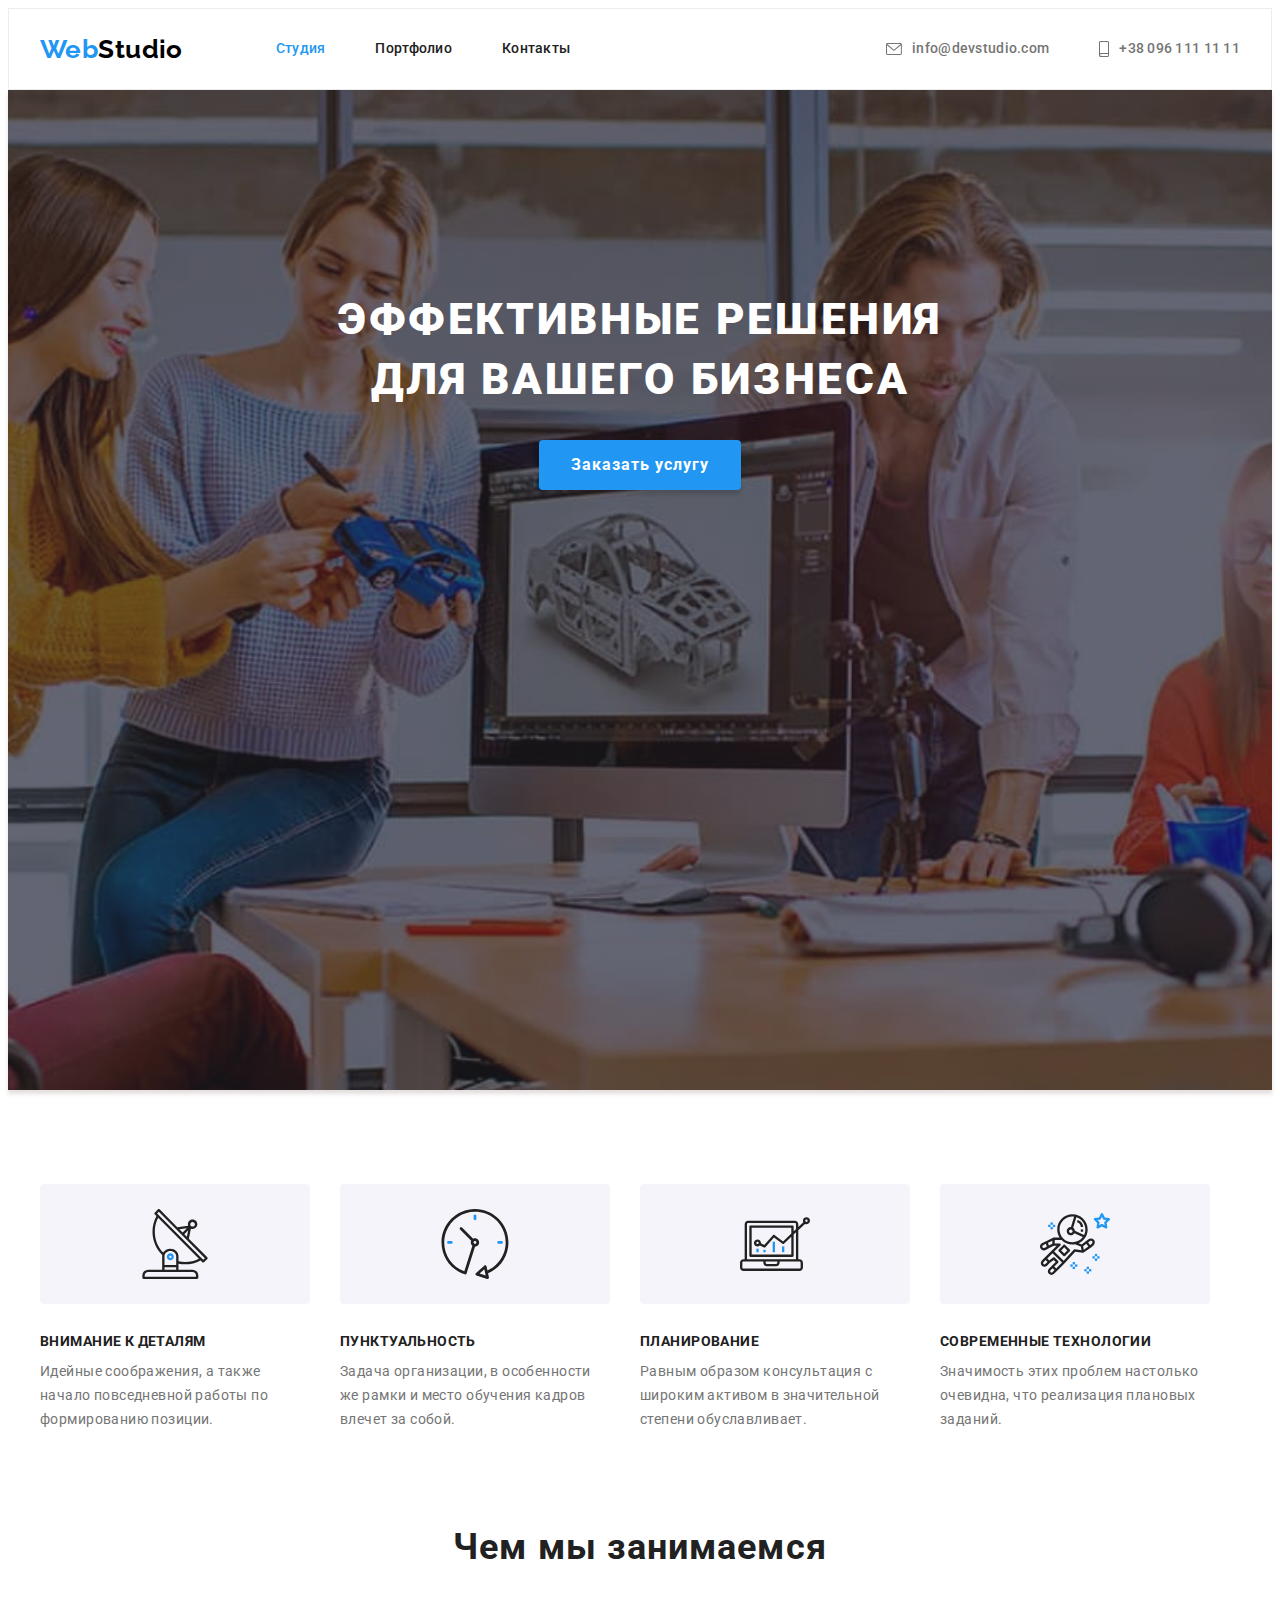
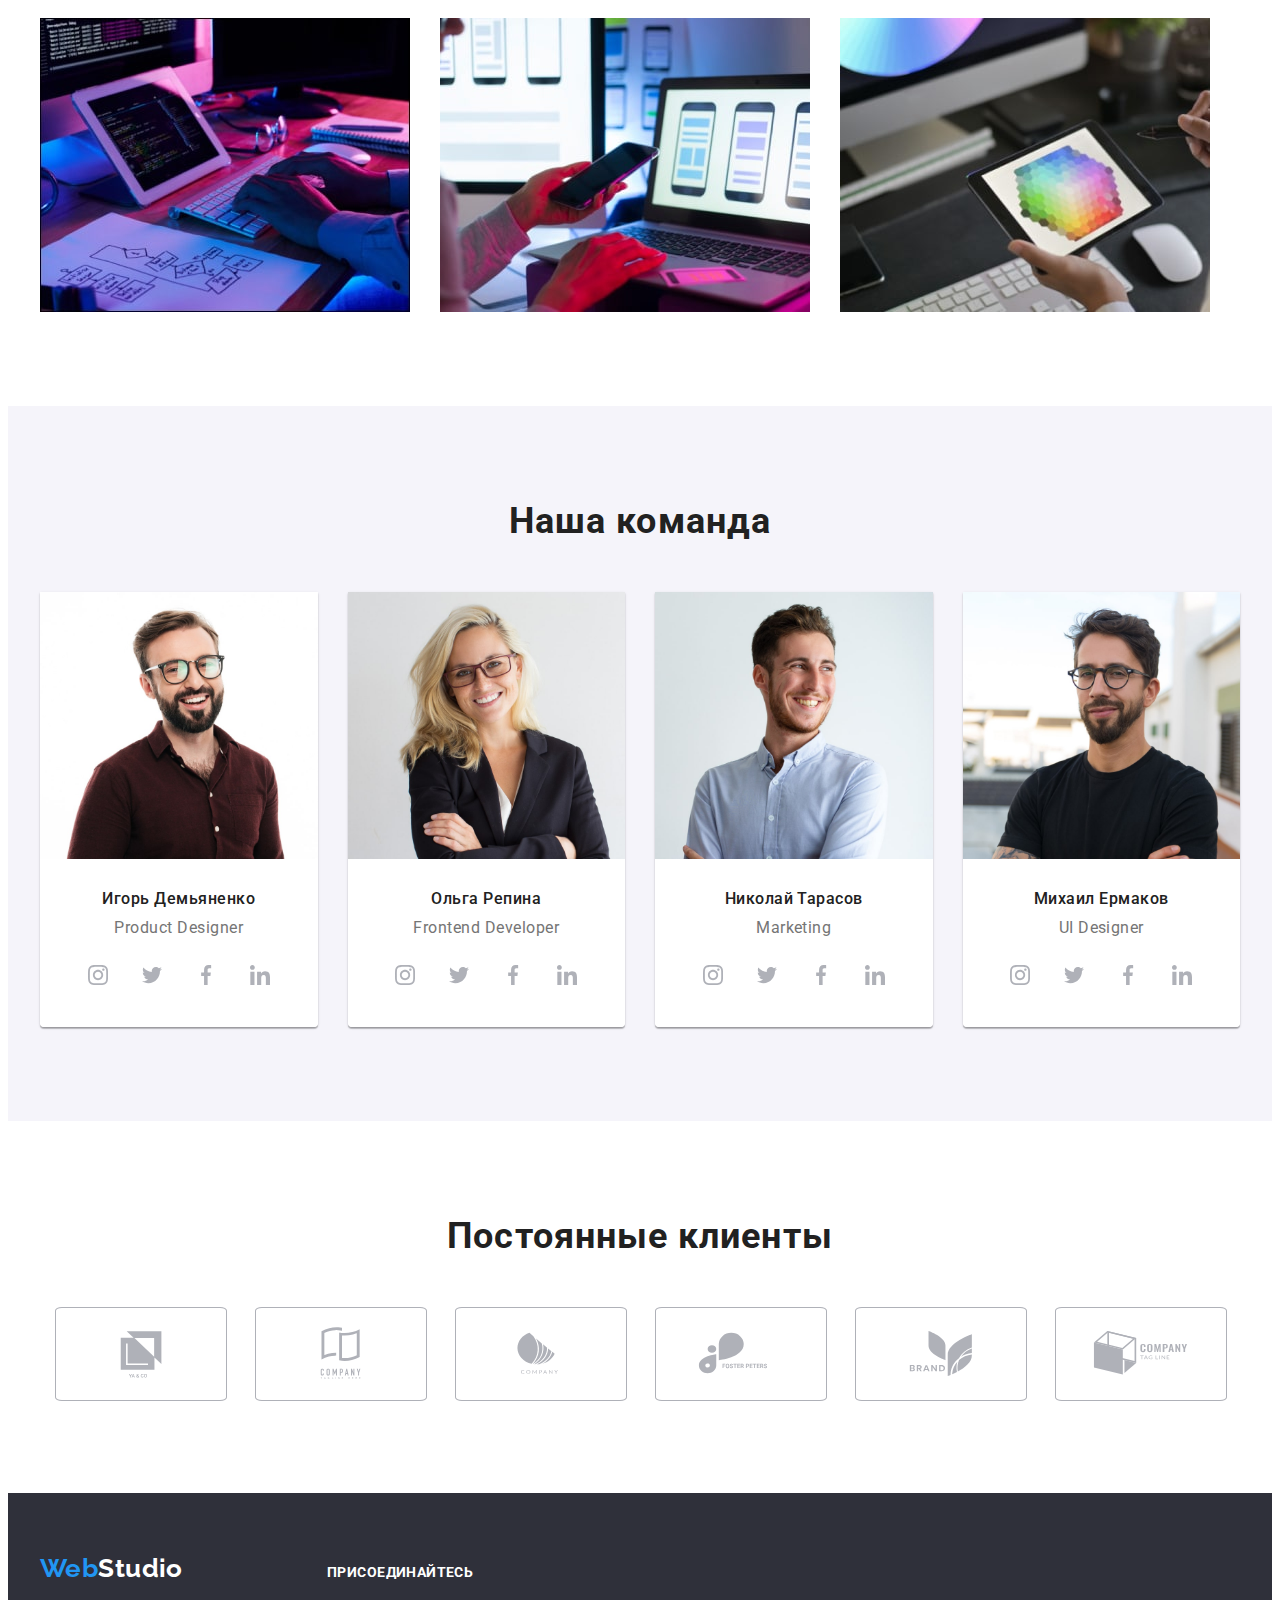
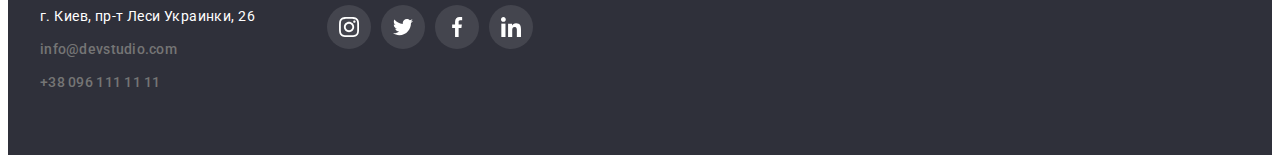
==== index.html @ 288e4939 "добавил скрипт" ====
<!DOCTYPE html>
<html lang="ru">
<head>  
<meta charset="UTF-8">
<meta name="viewport"  content="width=device-width,initial-scale=1.0">
<title>Студия</title>
<link rel="preconnect" href="https://fonts.googleapis.com">
<link rel="preconnect" href="https://fonts.gstatic.com" crossorigin>
<link href="https://fonts.googleapis.com/css2?family=Raleway:wght@700&family=Roboto:wght@400;500;700;900&display=swap"
  rel="stylesheet">
  <link rel="stylesheet" href="https://cdnjs.cloudflare.com/ajax/libs/modern-normalize/1.1.0/modern-normalize.min.css"
    integrity="sha512-wpPYUAdjBVSE4KJnH1VR1HeZfpl1ub8YT/NKx4PuQ5NmX2tKuGu6U/JRp5y+Y8XG2tV+wKQpNHVUX03MfMFn9Q=="
    crossorigin="anonymous" referrerpolicy="no-referrer" />
  <link rel="stylesheet" href="./css/styles.css">
</head>

<body>
  <!-- Верхняя линия -->
  <header class="header">
    <div class="container header-container">
      <nav class="header-nav">
        <a class="logo" href="index.html" lang="en"> <span class="webstudio"> Web</span>Studio </a>
        
        <ul class="header-list" >
          <li class="header-item">
            <a class="header-link current" href="index.html">Студия</a>
          </li>
          <li class="header-item">
            <a class="header-link" href="portfolio.html">Портфолио</a>
          </li>
          <li class="header-item">
            <a class="header-link" href="">Контакты</a>
          </li>
        </ul>
      </nav>

        
        <ul class="header-list-info">
          <li class="header-item">
            
              <a class="info-title" href="mailto:info@devstudio.com">
                <svg class="icon-info-title" width="16" height="12">
                  <use href="./images/icons.svg.svg#icon-envelope"></use>
                </svg>
                info@devstudio.com
              </a>
            
            </li>
          <li class="header-item">
              <a class="info-title" href="tel:+380961111111">
                <svg class="icon-info-title" width="10" height="16">
                  <use href="./images/icons.svg.svg#icon-smartphone"></use>
                </svg>
                +38 096 111 11 11
              </a>
          </li>
        </ul>
        
    </div>
  </header>
  <main class="main-studio">
    <!-- Герои -->
    <section class="hero">
      <div class="container hero-container">
        <h1 class="hero-title">
          Эффективные решения для вашего бизнеса
        </h1>
        <button class="button hero-button" type="button" data-modal-open>Заказать услугу</button>
        <div class="backdrop is-hidden" data-modal>
          <div class="modal">
            <p></p>
          </div>
        </div>
        <button class="visually-hidden" data-modal-close></button>
      </div>
    </section>
    <!-- Особенности -->
    <section class="section">
      <div class="container">

        <h2 class="visually-hidden">Особенности</h2>

        <ul class="feature-items">
            <li class="feature-item">
              <div class="icon-container-feature">
                <svg class="icon-feature">
                  <use href="./images/icons.svg.svg#icon-antenna"></use>
                </svg>
              </div>
              <h3 class="feature-title">Внимание к деталям</h3>
              <p class="feature-text">Идейные соображения, а также начало повседневной работы по формированию позиции.</p>
            </li>

            <li class="feature-item">
              <div class="icon-container-feature">
                <svg class="icon-feature">
                  <use href="./images/icons.svg.svg#icon-punctuality"></use>
                </svg>
              </div>
              <h3 class="feature-title">Пунктуальность</h3>
              <p class="feature-text">Задача организации, в особенности же рамки и место обучения кадров влечет за собой.</p>
            </li>

            <li class="feature-item">
              <div class="icon-container-feature">
                <svg class="icon-feature">
                  <use href="./images/icons.svg.svg#icon-planning"></use>
                </svg>
              </div>
              <h3 class="feature-title">Планирование</h3>
              <p class="feature-text">Равным образом консультация с широким активом в значительной степени обуславливает.</p>
            </li>

            <li class="feature-item">
              <div class="icon-container-feature">
                <svg class="icon-feature">
                  <use href="./images/icons.svg.svg#icon-technologies"></use>
                </svg>
              </div>
              <h3 class="feature-title">Современные технологии</h3>
              <p class="feature-text">Значимость этих проблем настолько очевидна, что реализация плановых заданий.</p>
            </li>
        </ul>
      </div>
    </section>
    <!-- Чем мы занимаемся -->
    <section class="section section-works">
      <div class="container">
        <h2 class="works">
          Чем мы занимаемся
        </h2>
        <ul class="works-items">
          <li class="works-item">
            <img src="./images/img1.jpg" alt="Схема" width="370" height="294">
          </li>
          <li class="works-item">
            <img src="./images/img2.jpg" alt="Список дизайна" width="370" height="294">
          </li>
          <li class="works-item">
            <img src="./images/img3.jpg" alt="Фигура">
          </li>
        </ul>
      </div>
    </section>
    <!-- Наша команда -->
    <section class="sectio-team section">
      <div class="container">

        <h2 class="team"> 
          Наша команда 
        </h2>

        <ul class="items-team">
          <li class="item-team">
            <img src="./images/igor.jpg" alt="член команды" width="270" height="260">
              
              <div class="container-team">
                <h3 class="team-title">
                  Игорь Демьяненко
                </h3>
                <p class="team-text" lang="en">
                  Product Designer
                </p>
                
                  <ul class="social-icon">
                    <li class="icon-item">
                      <a href="" class="icon-link">
                        <svg class="icon-team" width="20" heigth="20">
                          <use href="./images/icons.svg.svg#icon-instagram"></use>
                        </svg>
                      </a>
                    </li>

                    <li class="icon-item">
                      <a href="" class="icon-link">
                        <svg class="icon-team" width="20" heigth="20">
                          <use href="./images/icons.svg.svg#icon-twitter"></use>
                        </svg>
                      </a>
                    </li>

                    <li class="icon-item">
                      <a href="" class="icon-link">
                        <svg class="icon-team" width="20" heigth="20">
                          <use href="./images/icons.svg.svg#icon-facebook"></use>
                        </svg>
                      </a>
                    </li>

                    <li class="icon-item">
                      <a href="" class="icon-link">
                        <svg class="icon-team" width="20" heigth="20">
                          <use href="./images/icons.svg.svg#icon-linkedin"></use>
                        </svg>
                      </a>
                    </li>
                  </ul>
                
              </div>
          </li>
          <li class="item-team">
            <img src="./images/olga.jpg" alt="член команды" width="270" height="260">
              <div class="container-team">
                <h3 class="team-title">
                  Ольга Репина
                </h3>
                <p class="team-text" lang="en">
                  Frontend Developer
                </p>
                  <ul class="social-icon">
                    <li class="icon-item">
                      <a href="" class="icon-link">
                        <svg class="icon-team" width="20" heigth="20">
                          <use href="./images/icons.svg.svg#icon-instagram"></use>
                        </svg>
                      </a>
                    </li>
                  
                    <li class="icon-item">
                      <a href="" class="icon-link">
                        <svg class="icon-team" width="20" heigth="20">
                          <use href="./images/icons.svg.svg#icon-twitter"></use>
                        </svg>
                      </a>
                    </li>
                  
                    <li class="icon-item">
                      <a href="" class="icon-link">
                        <svg class="icon-team" width="20" heigth="20">
                          <use href="./images/icons.svg.svg#icon-facebook"></use>
                        </svg>
                      </a>
                    </li>
                  
                    <li class="icon-item">
                      <a href="" class="icon-link">
                        <svg class="icon-team" width="20" heigth="20">
                          <use href="./images/icons.svg.svg#icon-linkedin"></use>
                        </svg>
                      </a>
                    </li>
                  </ul>
              </div>
          </li>
          <li class="item-team">
            <img src="./images/kolya.jpg" alt="член команды" width="270" height="260">
              
              <div class="container-team">
                <h3 class="team-title">
                  Николай Тарасов
                </h3>
                <p class="team-text" lang="en">
                  Marketing
                </p>
                    <ul class="social-icon">
                      <li class="icon-item">
                        <a href="" class="icon-link">
                          <svg class="icon-team" width="20" heigth="20">
                            <use href="./images/icons.svg.svg#icon-instagram"></use>
                          </svg>
                        </a>
                      </li>
                    
                      <li class="icon-item">
                        <a href="" class="icon-link">
                          <svg class="icon-team" width="20" heigth="20">
                            <use href="./images/icons.svg.svg#icon-twitter"></use>
                          </svg>
                        </a>
                      </li>
                    
                      <li class="icon-item">
                        <a href="" class="icon-link">
                          <svg class="icon-team" width="20" heigth="20">
                            <use href="./images/icons.svg.svg#icon-facebook"></use>
                          </svg>
                        </a>
                      </li>
                    
                      <li class="icon-item">
                        <a href="" class="icon-link">
                          <svg class="icon-team" width="20" heigth="20">
                            <use href="./images/icons.svg.svg#icon-linkedin"></use>
                          </svg>
                        </a>
                      </li>
                    </ul>
              </div>
          </li>
          <li class="item-team">
            <img src="./images/misha.jpg" alt="член команды" width="270" height="260">
              <div class="container-team">
                <h3 class="team-title">
                  Михаил Ермаков
                </h3>
                <p class="team-text" lang="en">
                  UI Designer
                </p>
                  <ul class="social-icon">
                    <li class="icon-item">
                      <a href="" class="icon-link">
                        <svg class="icon-team" width="20" heigth="20">
                          <use href="./images/icons.svg.svg#icon-instagram"></use>
                        </svg>
                      </a>
                    </li>
                  
                    <li class="icon-item">
                      <a href="" class="icon-link">
                        <svg class="icon-team" width="20" heigth="20">
                          <use href="./images/icons.svg.svg#icon-twitter"></use>
                        </svg>
                      </a>
                    </li>
                  
                    <li class="icon-item">
                      <a href="" class="icon-link">
                        <svg class="icon-team" width="20" heigth="20">
                          <use href="./images/icons.svg.svg#icon-facebook"></use>
                        </svg>
                      </a>
                    </li>
                  
                    <li class="icon-item">
                      <a href="" class="icon-link">
                        <svg class="icon-team" width="20" heigth="20">
                          <use href="./images/icons.svg.svg#icon-linkedin"></use>
                        </svg>
                      </a>
                    </li>
                  </ul>
              </div>
          </li>
        </ul>
      </div>
    </section>
    <!-- ------Постоянные клиенты------ -->
    <section class="customers section">
      <div class="container">
        <h2 class="customers-title">
          Постоянные клиенты
        </h2>

        <ul class="customers-items">
          <li class="customers-item">
            <a href="" class="customers-link">
              <svg class="icon-customers">
                <use href="./images/icons.svg.svg#icon-logoclients1"></use>
              </svg>
            </a>
          </li>

          <li class="customers-item">
            <a href="" class="customers-link">
              <svg class="icon-customers">
                <use href="./images/icons.svg.svg#icon-logoclients2"></use>
              </svg>
            </a>
          </li>

          <li class="customers-item">
            <a href="" class="customers-link">
              <svg class="icon-customers">
                <use href="./images/icons.svg.svg#icon-logoclients3"></use>
              </svg>
            </a>
          </li>

          <li class="customers-item">
            <a href="" class="customers-link">
              <svg class="icon-customers">
                <use href="./images/icons.svg.svg#icon-logoclients4"></use>
              </svg>
            </a>
          </li>

          <li class="customers-item">
            <a href="" class="customers-link">
              <svg class="icon-customers">
                <use href="./images/icons.svg.svg#icon-logoclients5"></use>
              </svg>
            </a>
          </li>

          <li class="customers-item">
            <a href="" class="customers-link">
              <svg class="icon-customers">
                <use href="./images/icons.svg.svg#icon-logoclients6"></use>
              </svg>
            </a>
          </li>
        </ul>



      </div>
    </section>
  </main>
  <!-- Футер -->
  <footer class="footer">
    <div class="container footer-container">
      <div>
        <a class="logo" href="index.html" lang="en"><span class="webstudio">Web</span><span class="web">Studio</span> </a>
        
          <address class="address-container">
            <ul class="">  
              <li class="address-item">
                <a class="map" href="https://goo.gl/maps/CdvJLRiEL6Q8Smko8" target="_blank" rel="noreferrer noopener">г. Киев, пр-т Леси Украинки, 26</a> 
              </li>
              <li class="address-item">
                <a class="footer-info-title" href="mailto:info@devstudio.com">info@devstudio.com</a>
              </li>
              <li class="address-item">
                <a class="footer-info-title" href="tel:+380961111111">+38 096 111 11 11</a>
              </li>
            </ul>
       </div>
          
        </address>

        <div class="footer-social">
          <em class="footer-social-join">
            Присоединайтесь
          </em>

          <ul class="footer-social-icon">
            <li class="footer-icon-item">
              <a href="" class="footer-icon-link">
                <svg class="footer-icon-team" width="20" heigth="20">
                  <use href="./images/icons.svg.svg#icon-instagram"></use>
                </svg>
              </a>
            </li>
          
            <li class="footer-icon-item">
              <a href="" class="footer-icon-link">
                <svg class="footer-icon-team" width="20" heigth="20">
                  <use href="./images/icons.svg.svg#icon-twitter"></use>
                </svg>
              </a>
            </li>
          
            <li class="footer-icon-item">
              <a href="" class="footer-icon-link">
                <svg class="footer-icon-team" width="20" heigth="20">
                  <use href="./images/icons.svg.svg#icon-facebook"></use>
                </svg>
              </a>
            </li>
          
            <li class="footer-icon-item">
              <a href="" class="footer-icon-link">
                <svg class="footer-icon-team" width="20" heigth="20">
                  <use href="./images/icons.svg.svg#icon-linkedin"></use>
                </svg>
              </a>
            </li>
          </ul>

        </div>
    </div>
  </footer>
  <script src="./js/modal.js"></script>
</body>


</html>
---- css/styles.css ----
:root {
  --primary-white-color: #ffffff;
  --hero-background: #2f303a;
  --title-text-color: #000000;
  --primary-text-color: #757575;
  --accent-color: #2196f3;
  --link-text-color: #212121;
  --hover-text-color: #188ce8;
  --filters-background: #f5f4fa;
}

p,
h1,
h2,
h3,
h4,
h5,
h6 {
  margin: 0;
}
ul {
  list-style: none;
  margin: 0;
  padding: 0;
}
img {
  display: block;
  width: 100%;
  height: auto;
}

body {
  font-family: Roboto, sans-serif;
  letter-spacing: 0.03em;
  font-size: 14px;
  line-height: 1.71;

  background: var(--primary-white-color);
}
a {
  text-decoration: none;
}
.visually-hidden {
  position: absolute;
  width: 1px;
  height: 1px;
  margin: -1px;
  padding: 0;
  overflow: hidden;
  border: 0;
  clip: rect(0 0 0 0);
}
.container {
  width: 1200px;
  margin: 0 auto;
  padding-left: 15px;
  padding-right: 15px;
}
.section {
  padding-top: 94px;
  padding-bottom: 94px;
}
.main-studio {
  max-width: 1600px;
  margin: auto;
}

/* Верхняя линия */

.logo {
  font-family: Raleway, sans-serif;
  font-weight: 700;
  font-size: 26px;
  line-height: 1.19;
  color: #000000;
}

.header-link {
  display: block;
  font-weight: 500;
  font-size: 14px;
  line-height: 1.14;
  letter-spacing: 0.02em;

  color: var(--link-text-color);
  padding-top: 32px;
  padding-bottom: 32px;
}
.header {
  max-width: 1600px;
  margin: auto;
  border: 1px solid #ececec;
}
.header-container {
  display: flex;
  align-items: center;
}
.header-nav {
  display: flex;
  align-items: center;
}
.logo {
}
.header-list {
  margin-left: 93px;

  display: flex;
}
.header-list-info {
  display: flex;
  margin-left: auto;
  justify-content: center;
  align-items: center;
}
.header-item:not(:last-child) {
  margin-right: 50px;
}
.header-link:hover,
.header-link:focus {
  color: var(--accent-color);
}
.header-contact {
  display: flex;
  align-items: center;
  margin-left: auto;
}
.current {
  color: var(--accent-color);
}
.webstudio {
  color: var(--accent-color);
}
.nav:hover,
.nav:focus {
  color: var(--accent-color);
}
.info-title {
  font-style: normal;
  font-weight: 500;
  font-size: 14px;
  line-height: 1.14;
  letter-spacing: 0.02em;

  color: var(--primary-text-color);
  display: flex;
  justify-content: center;
  align-items: center;
}
.info-title:hover,
.info-title:focus {
  color: var(--accent-color);
}
.info-title:hover .icon-info-title,
.info-title:focus .icon-info-title {
  fill: var(--accent-color);
}
.icon-info-title {
  display: flex;
  justify-content: center;
  align-items: center;
  margin-right: 10px;

  fill: var(--primary-text-color);
}
/* Герои */
.hero {
  background-color: var(--hero-background);
  background-image: linear-gradient(
      to right,
      rgba(47, 48, 58, 0.4),
      rgba(47, 48, 58, 0.4)
    ),
    url("../images/bghero.jpg");

  box-shadow: 0px 4px 4px rgba(151, 127, 127, 0.25);

  background-repeat: no-repeat;
  background-position: center;
  background-size: cover;
  height: 600px;
}
.hero-title {
  font-weight: 900;
  font-size: 44px;
  line-height: 1.36;
  text-align: center;
  letter-spacing: 0.06em;
  text-transform: uppercase;
  color: var(--primary-white-color);
  outline: 1;
}
.button:hover {
  background: var(--hover-text-color);
  box-shadow: 0px 4px 4px rgba(0, 0, 0, 0.15);
  border-radius: 4px;
}
.button {
  font-family: inherit;
  font-weight: 700;
  font-size: 16px;
  line-height: 1.87;
  letter-spacing: 0.06em;

  color: #ffffff;
  background: var(--accent-color);
  box-shadow: 0px 4px 4px rgba(0, 0, 0, 0.15);
  border-radius: 4px;
  border: none;
  cursor: pointer;
}
.hero {
  align-items: center;
  padding-top: 200px;
  padding-bottom: 200px;
}

.hero-title {
  margin: auto;
  width: 696px;
  margin-bottom: 30px;
}

.hero-button {
  display: block;
  margin: auto;
  padding-top: 10px;
  padding-bottom: 10px;
  padding-right: 32px;
  padding-left: 32px;
}

/* Особенности */
.feature-title {
  font-weight: 700;
  font-size: 14px;
  line-height: 1.14;
  letter-spacing: 0.03em;
  text-transform: uppercase;

  color: var(--link-text-color);
}
.feature-text {
  font-size: 14px;
  line-height: 1.71;
  letter-spacing: 0.03em;
  color: var(--primary-text-color);
}
.feature-items {
  display: flex;
}
.feature-item:not(:last-child) {
  margin-right: 30px;
}

.feature-items .feature-item {
  max-width: 270px;
}
.feature-title {
  margin-bottom: 10px;
}
.icon-container-feature {
  display: flex;
  justify-content: center;
  align-items: center;
  height: 120px;

  background-color: var(--filters-background);
  border-radius: 4px;
  margin-bottom: 30px;
}
.icon-feature {
  width: 70px;
  height: 70%;
}

/*  Чем мы занимаемся  */
.section-works {
  padding-top: 0;
}
.works {
  font-weight: 700;
  font-size: 36px;
  line-height: 1.17;
  text-align: center;
  letter-spacing: 0.03em;

  color: var(--link-text-color);
  margin-bottom: 50px;
}
.works-items {
  display: flex;
}
.works-item:not(:last-child) {
  margin-right: 30px;
}
/* Наша команда */
.sectio-team {
  background-color: var(--filters-background);
}
.team {
  font-weight: 700;
  font-size: 36px;
  line-height: 1.17;
  text-align: center;
  letter-spacing: 0.03em;

  color: var(--link-text-color);
}
.team-title {
  font-weight: 500;
  font-size: 16px;
  line-height: 1.19;
  text-align: center;
  letter-spacing: 0.03em;

  color: var(--link-text-color);
  margin-bottom: 10px;
}
.team-text {
  font-size: 16px;
  line-height: 1.19;
  text-align: center;
  letter-spacing: 0.03em;

  color: var(--primary-text-color);
  margin-bottom: 16px;
}
.team {
  margin-bottom: 50px;
}
.items-team {
  display: flex;
}
.item-team {
  overflow: hidden;
  border-radius: 0px 0px 4px 4px;
  box-shadow: 0px 1px 3px rgba(0, 0, 0, 0.12), 0px 1px 1px rgba(0, 0, 0, 0.14),
    0px 2px 1px rgba(0, 0, 0, 0.2);
}
.item-team:not(:last-child) {
  margin-right: 30px;
}
.container-team {
  padding-top: 30px;
  padding-bottom: 30px;

  background-color: var(--primary-white-color);
}

.social-icon {
  display: flex;
  justify-content: center;
}
.icon-item {
  width: 44px;
  height: 44px;
}
.icon-item + .icon-item {
  margin-left: 10px;
}
.icon-link {
  width: 100%;
  height: 100%;
  border-radius: 50%;
  background-color: #ffffff;
  display: flex;
  align-items: center;
  justify-content: center;
}
.icon-link:hover,
.icon-link:focus {
  background-color: var(--accent-color);
}
.icon-link:hover .icon-team,
.icon-link:focus .icon-team {
  fill: var(--primary-white-color);
}
.icon-team {
  width: 20px;
  height: 20px;
  fill: #afb1b8;
}
/* --------------Постоянные клиенты------------ */
.customers-title {
  font-family: inherit;
  font-weight: 700;
  font-size: 36px;
  line-height: 1.17;
  text-align: center;
  letter-spacing: 0.03em;

  color: var(--link-text-color);
}
.customers-items {
  display: flex;
  justify-content: center;
  margin-top: 50px;
}

.customers-link:hover {
  border: 1px solid var(--accent-color);
  border-radius: 4%;
}
.customers-item + .customers-item {
  margin-left: 30px;
}
.customers-item {
  height: 92px;
  width: 170px;
}
.customers-link {
  width: 100%;
  height: 100%;
  display: flex;
  align-items: center;
  justify-content: center;

  fill: #afb1b8;
  border: 1px solid #afb1b8;
  border-radius: 4%;
}

.icon-customers {
  width: 106px;
  height: 60px;
}
.customers-link:hover,
.customers-link:focus {
  fill: var(--accent-color);
}
/* ---------------Футер ------------- */
.footer {
  padding-top: 60px;
  padding-bottom: 60px;

  background-color: var(--hero-background);
}
.web {
  color: var(--primary-white-color);
}
.map {
  font-style: normal;
  font-size: 14px;
  line-height: 1.71;
  letter-spacing: 0.03em;

  color: var(--primary-white-color);
}
.map:hover,
.map:focus {
  color: var(--accent-color);
}

.address-item {
  margin-bottom: 9px;
}
.address-item:last-child {
  margin-bottom: 0px;
}
.address-container {
  margin-top: 20px;
}
.footer-info-title {
  font-style: normal;
  font-weight: 500;
  font-size: 14px;
  line-height: 1.14;
  letter-spacing: 0.02em;

  color: var(--primary-text-color);
}
.footer-info-title:hover,
.footer-info-title:focus {
  color: var(--accent-color);
}
/* --------------присоединайтесь------------ */
.footer-social-join {
  font-style: normal;
  font-weight: 700;
  font-size: 14px;
  line-height: 16px;
  letter-spacing: 0.03em;
  text-transform: uppercase;

  color: #ffffff;
}
.footer-container {
  display: flex;
  align-items: baseline;
}
.footer-social {
  margin-left: 72px;
}
.footer-social-icon {
  display: flex;
  justify-content: center;
  margin-top: 20px;
}
.footer-icon-item {
  width: 44px;
  height: 44px;
}
.footer-icon-item + .footer-icon-item {
  margin-left: 10px;
}
.footer-icon-link {
  width: 100%;
  height: 100%;
  border-radius: 50%;

  background-color: rgba(255, 255, 255, 0.1);
  display: flex;
  align-items: center;
  justify-content: center;
}
.footer-icon-link:hover,
.footer-icon-link:focus {
  background-color: var(--accent-color);
}
.footer-icon-link:hover .footer-icon-team,
.footer-icon-link:focus .footer-icon-team {
  fill: var(--primary-white-color);
}
.footer-icon-team {
  width: 20px;
  height: 20px;
  fill: var(--primary-white-color);
}
/* ----------------------------Портфоли ------------------ */

.filters-button {
  font-family: inherit;
  font-weight: 500;
  font-size: 16px;
  line-height: 1.62;
  letter-spacing: 0.03em;
  border: none;
  cursor: pointer;

  border-radius: 4px;
  background: var(--filters-background);
}

.filters-button:hover,
.filters-button:focus {
  background: var(--accent-color);
  color: var(--primary-white-color);
  box-shadow: 0px 3px 1px rgba(0, 0, 0, 0.1), 0px 1px 2px rgba(0, 0, 0, 0.08),
    0px 2px 2px rgba(0, 0, 0, 0.12);
  border-radius: 4px;
}
.filters {
  display: flex;
  justify-content: center;
}
.filters-item {
  margin-right: 8px;
}

.filters-item:last-child {
  margin-right: 0px;
}

.filters-button {
  align-items: center;
  padding-top: 6px;
  padding-bottom: 6px;
  padding-right: 22px;
  padding-left: 22px;
}

/* --------------------Проекты------------ */
.project-title {
  font-weight: 700;
  font-size: 18px;
  line-height: 2;
  letter-spacing: 0.06em;

  color: var(--link-text-color);
}

.project-text {
  font-size: 16px;
  line-height: 1.87;
  letter-spacing: 0.03em;

  color: var(--primary-text-color);
}

.project-container {
  padding-top: 20px;
  padding-bottom: 20px;

  border: 1px solid #eeeeee;
  box-sizing: border-box;
  background: var(--primary-white-color);
}
.project-container {
  padding-left: 24px;
  padding-right: 24px;
  padding-top: 20px;
  padding-bottom: 20px;

  border: 1px solid #eeeeee;
  box-sizing: border-box;
  background: var(--primary-white-color);
}
.project {
  display: flex;
  flex-wrap: wrap;

  margin-top: 50px;
  margin-right: -30px;
  margin-bottom: -30px;
}
.project-item {
  flex-basis: calc(100% / 3 - 30px);
  margin-right: 30px;
  margin-bottom: 30px;
}
.project-text {
  margin-top: 4px;
}
.project-img {
  align-items: center;
  justify-content: center;
}
.project-link {
  display: block;
}
.project-link:hover,
.project-link:focus {
  box-shadow: 0px 1px 1px rgba(0, 0, 0, 0.12), 0px 4px 4px rgba(0, 0, 0, 0.06),
    1px 4px 6px rgba(0, 0, 0, 0.16);
}
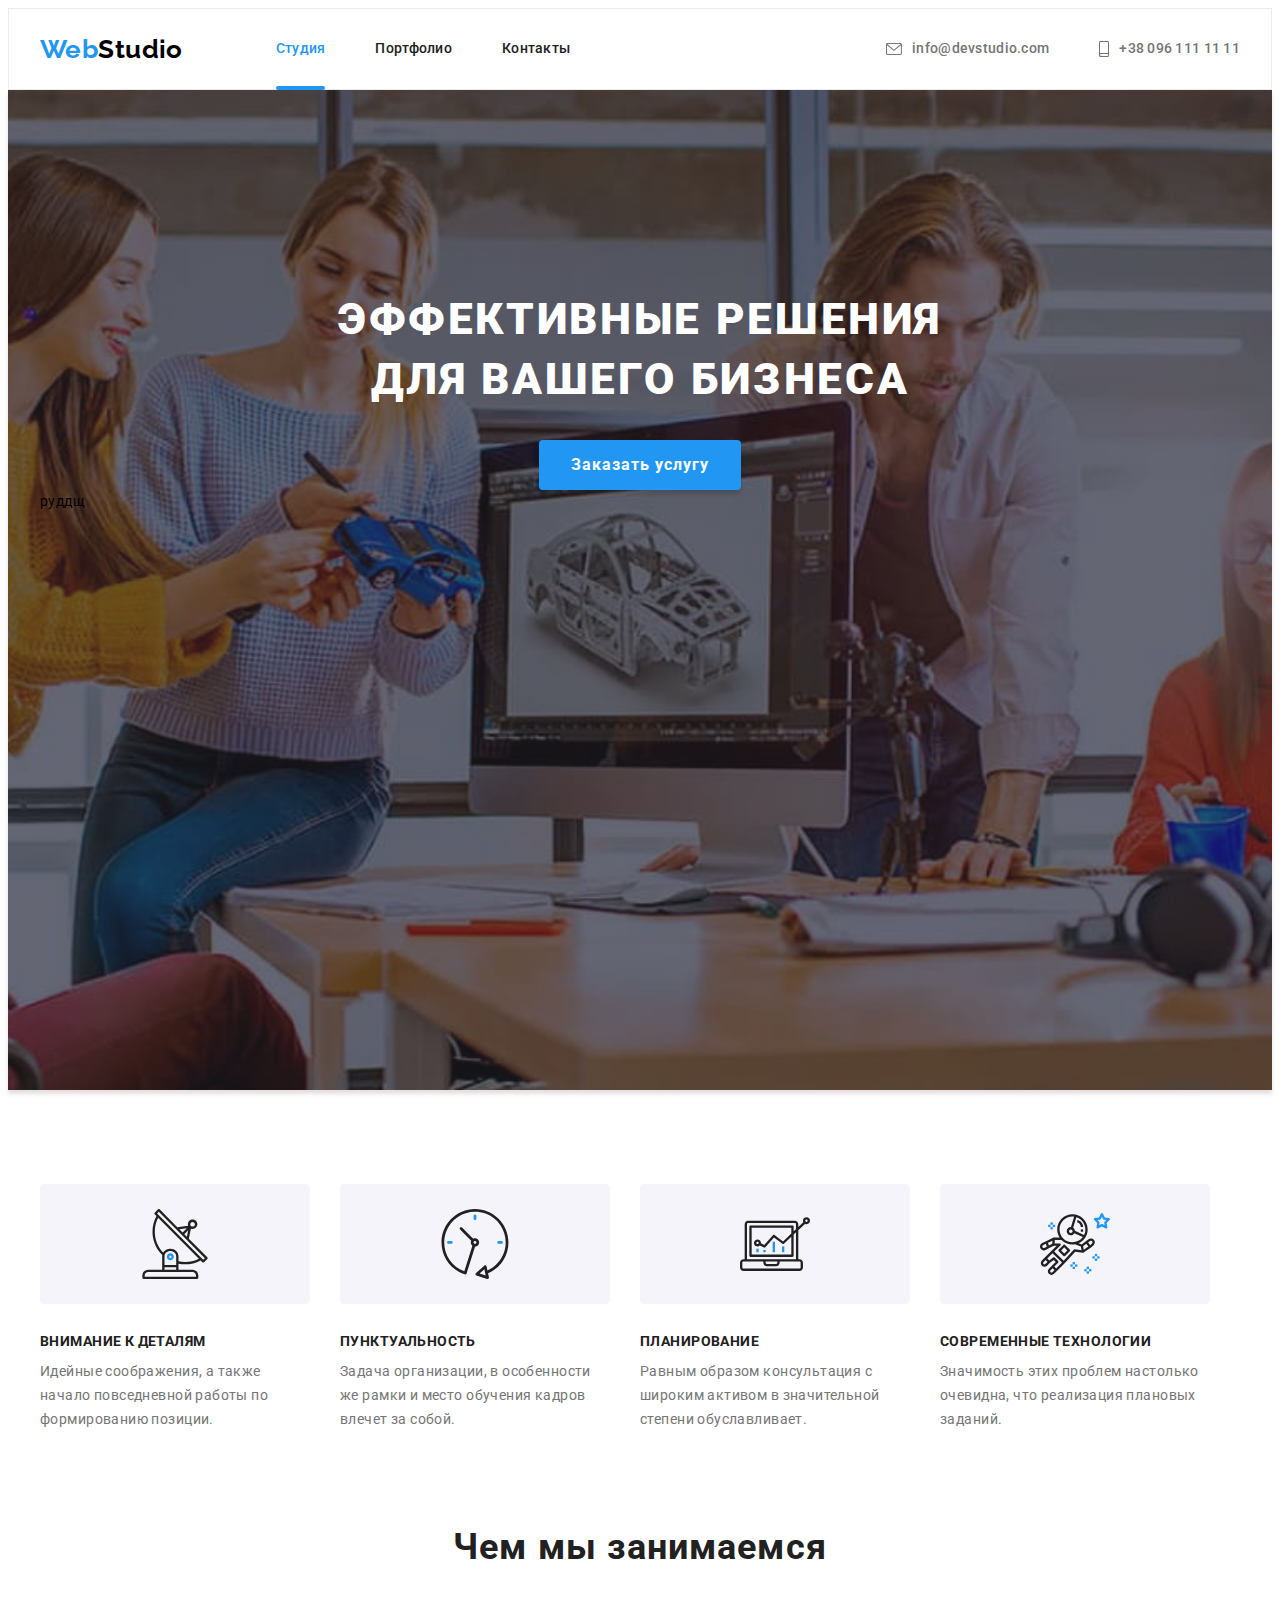
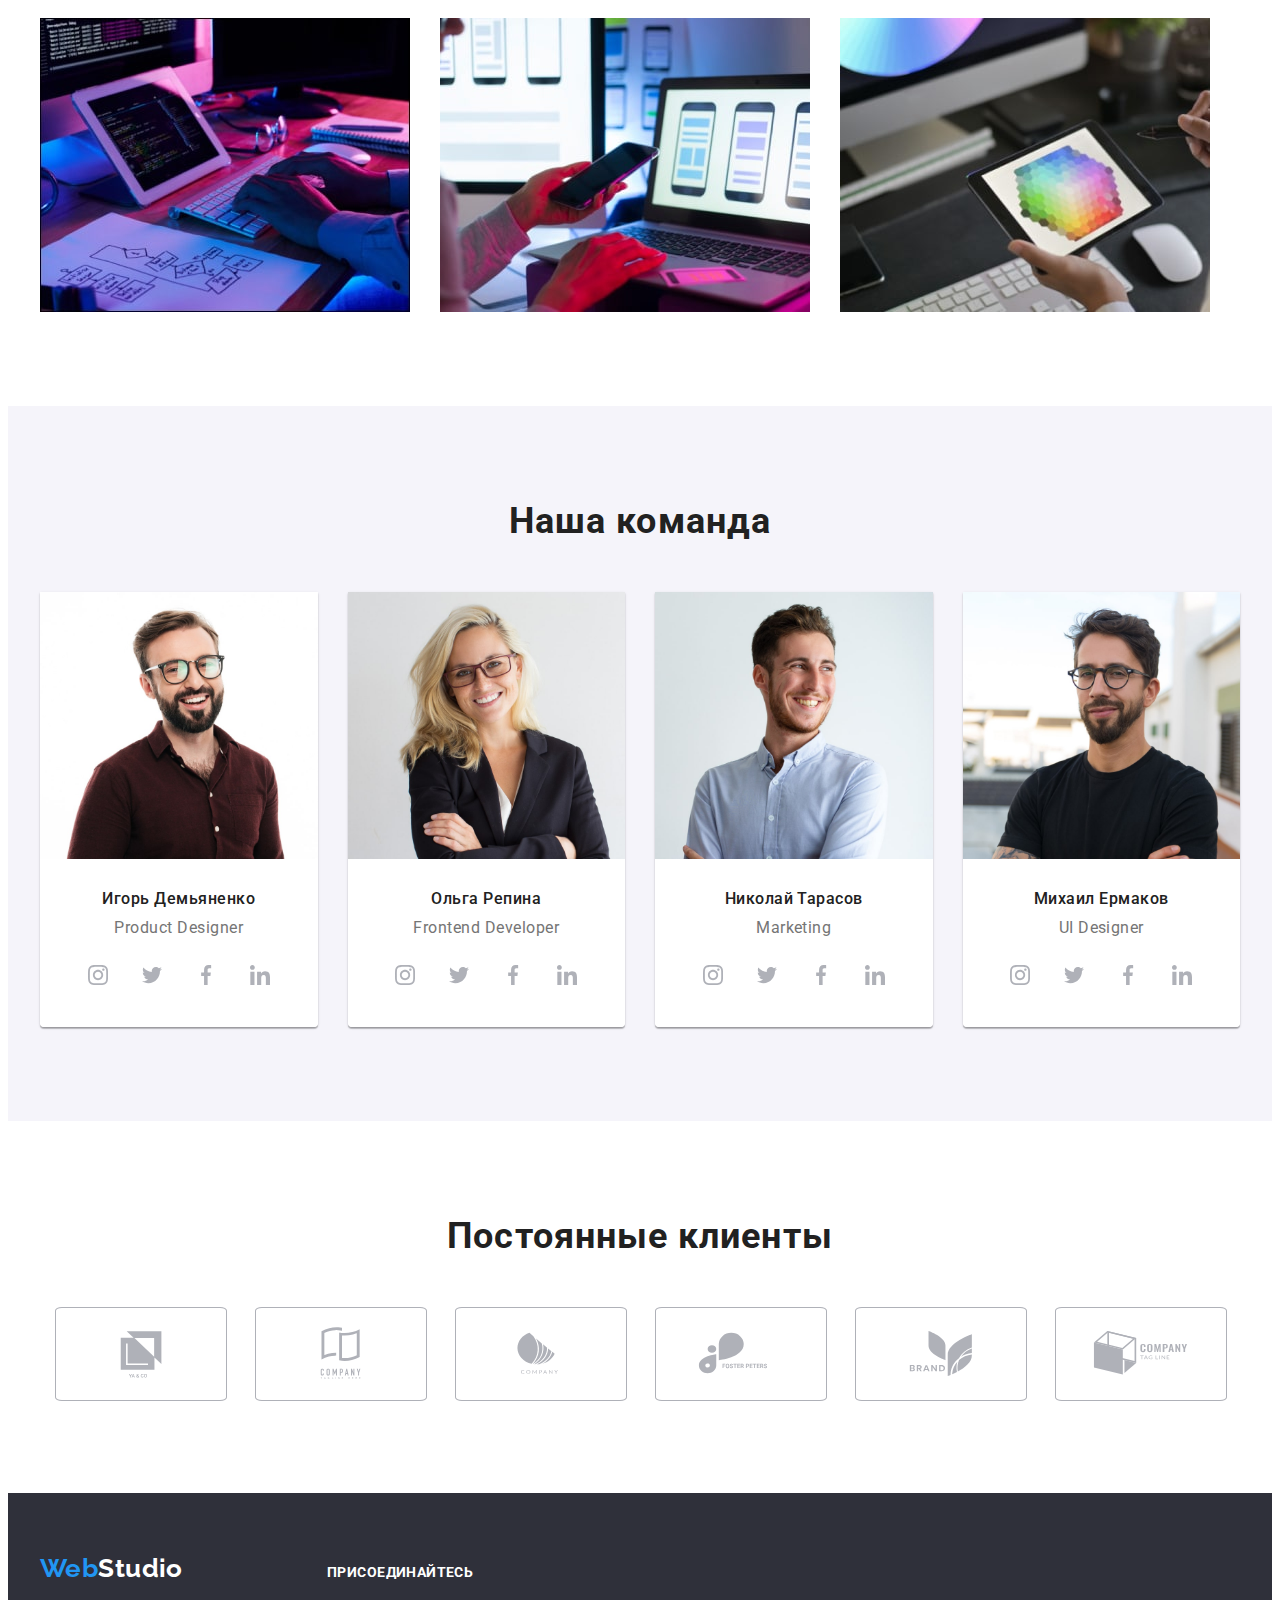
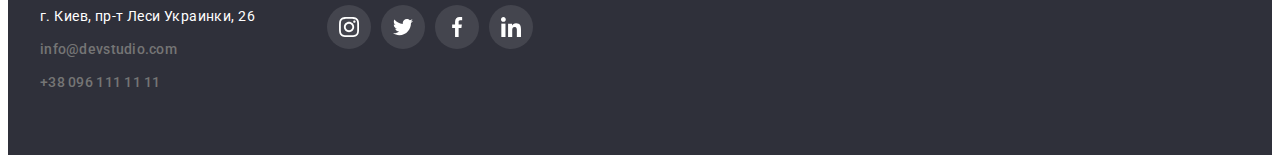
==== commit feb3511c: "добавил линию" ====
--- a/index.html
+++ b/index.html
@@ -67,11 +67,12 @@
         </h1>
         <button class="button hero-button" type="button" data-modal-open>Заказать услугу</button>
         <div class="backdrop is-hidden" data-modal>
-          <div class="modal">
-            <p></p>
+          <div class="modal is-hidden">
+            <p>руддщ</p>
+            <button class="visually-hidden" data-modal-close></button>
           </div>
         </div>
-        <button class="visually-hidden" data-modal-close></button>
+        
       </div>
     </section>
     <!-- Особенности -->
--- a/css/styles.css
+++ b/css/styles.css
@@ -99,11 +99,8 @@
   display: flex;
   align-items: center;
 }
-.logo {
-}
 .header-list {
   margin-left: 93px;
-
   display: flex;
 }
 .header-list-info {
@@ -127,11 +124,21 @@
 .current {
   color: var(--accent-color);
 }
+.header-link {
+  position: relative;
+}
+.current::after {
+  position: absolute;
+  content: "";
+  display: block;
+  width: 100%;
+  height: 4px;
+  bottom: -1px;
+  border-radius: 2px;
+
+  background-color: var(--accent-color);
+}
 .webstudio {
-  color: var(--accent-color);
-}
-.nav:hover,
-.nav:focus {
   color: var(--accent-color);
 }
 .info-title {
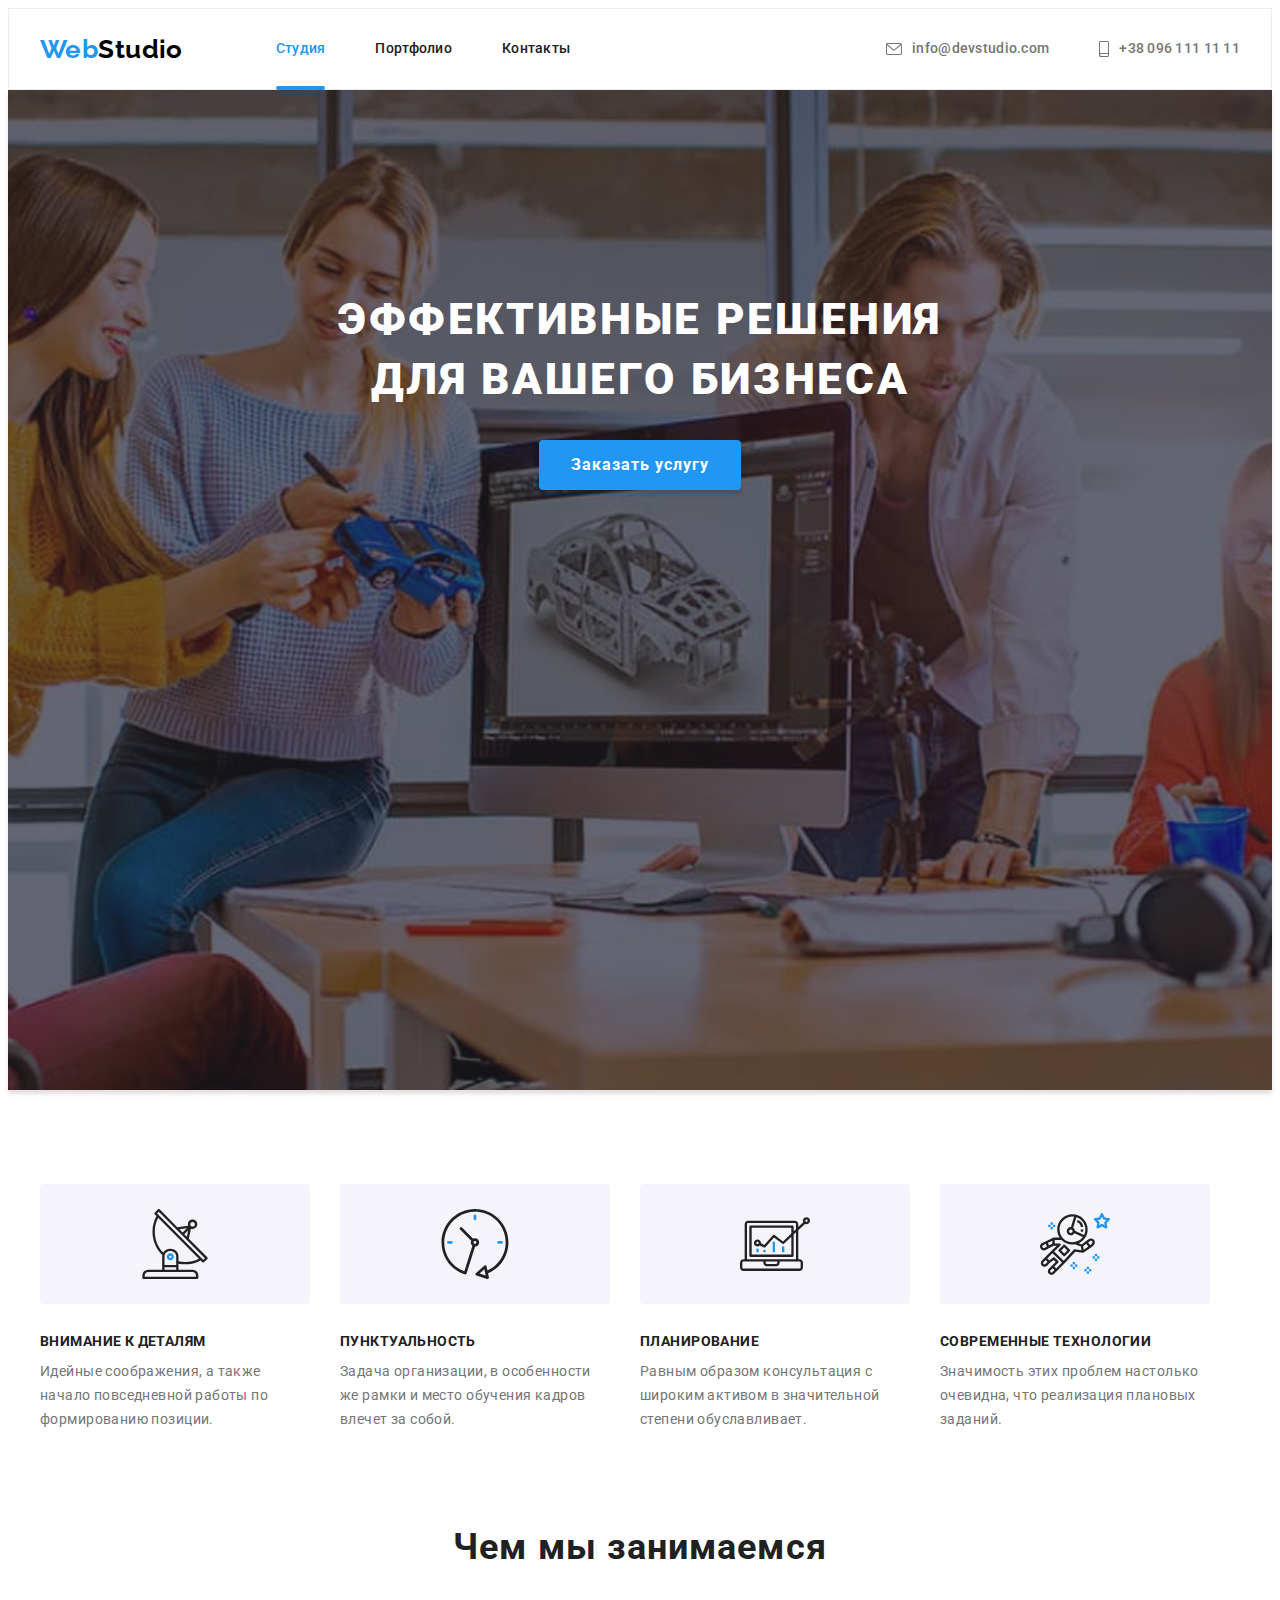
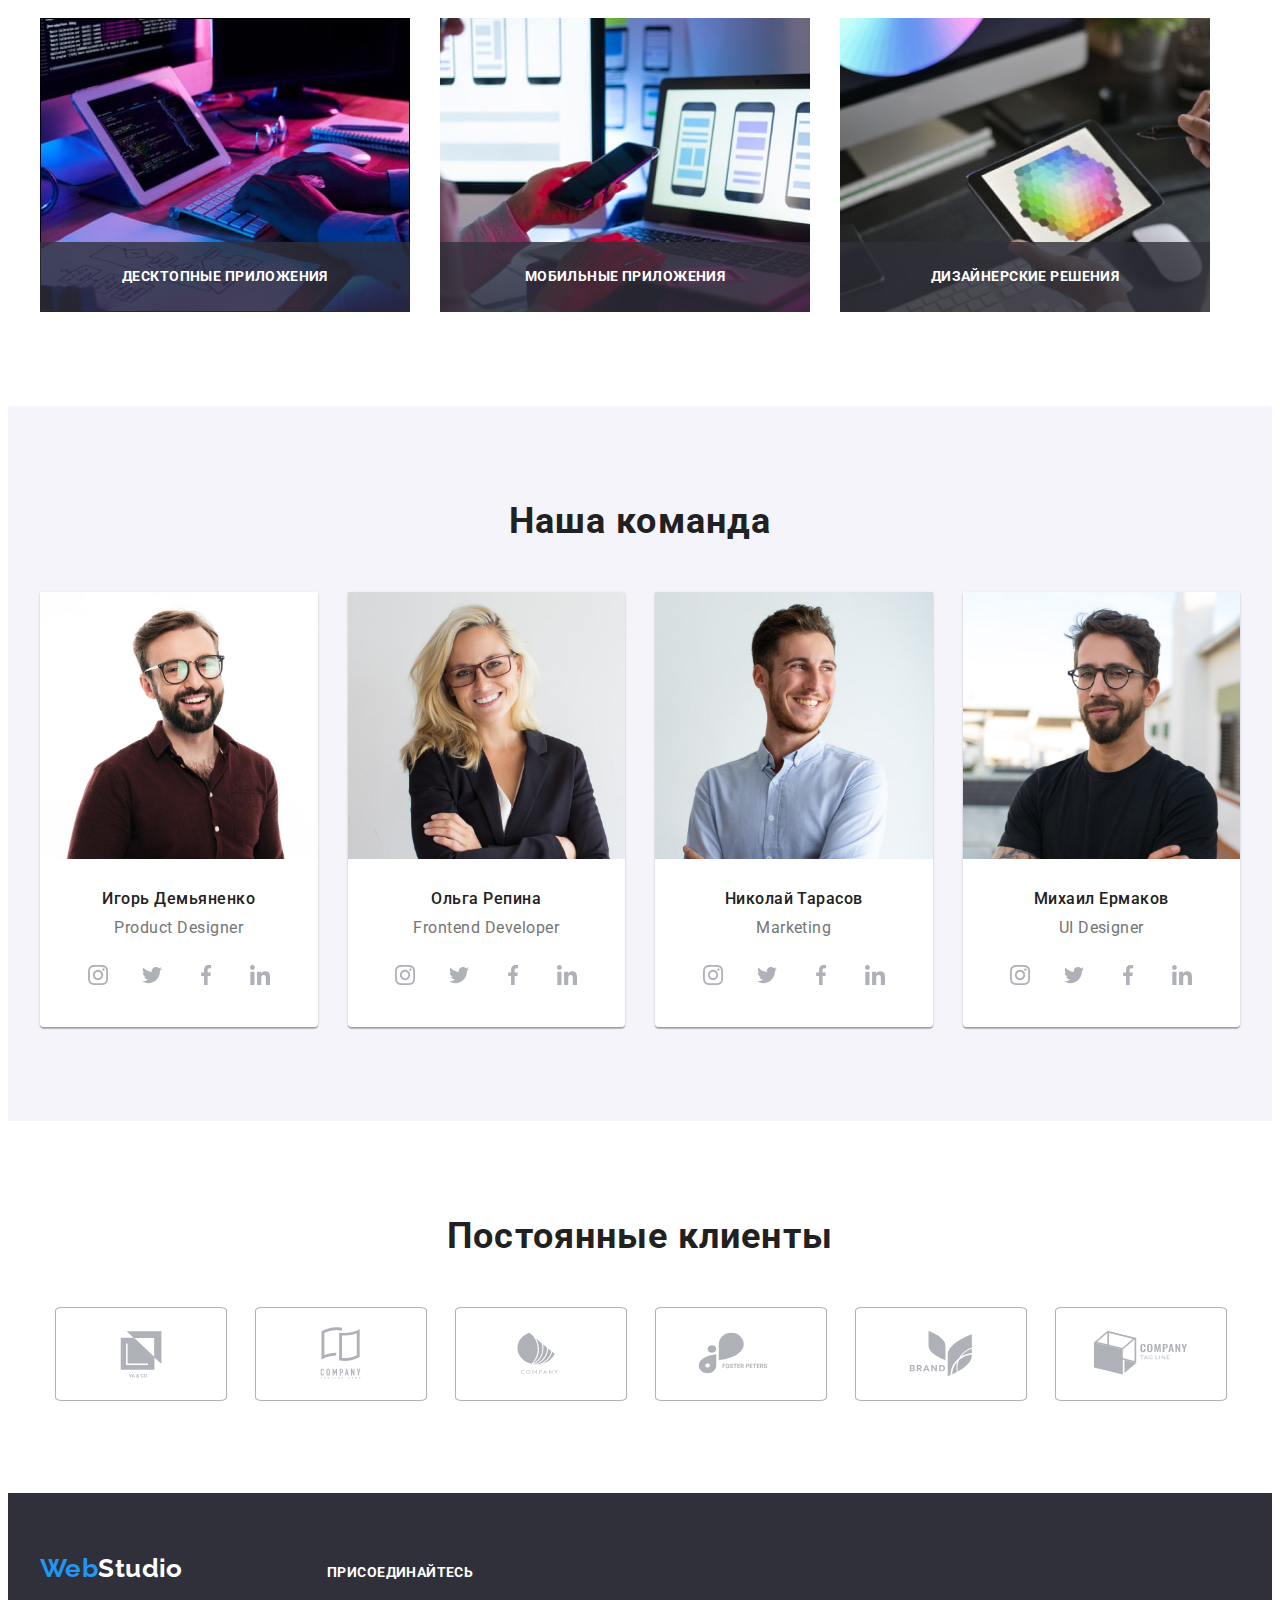
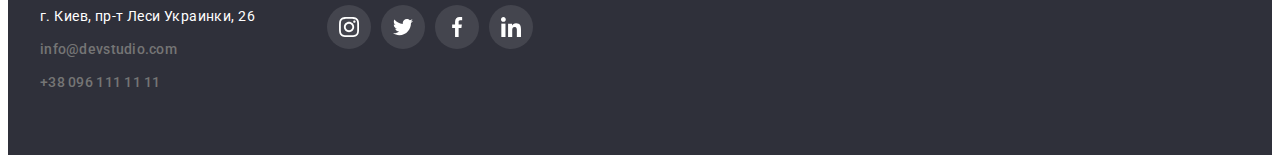
==== commit 1b571be3: "закончил портфолио" ====
--- a/index.html
+++ b/index.html
@@ -66,13 +66,6 @@
           Эффективные решения для вашего бизнеса
         </h1>
         <button class="button hero-button" type="button" data-modal-open>Заказать услугу</button>
-        <div class="backdrop is-hidden" data-modal>
-          <div class="modal is-hidden">
-            <p>руддщ</p>
-            <button class="visually-hidden" data-modal-close></button>
-          </div>
-        </div>
-        
       </div>
     </section>
     <!-- Особенности -->
@@ -132,13 +125,29 @@
         </h2>
         <ul class="works-items">
           <li class="works-item">
-            <img src="./images/img1.jpg" alt="Схема" width="370" height="294">
-          </li>
+            <div class="works-item-container">
+              <img src="./images/img1.jpg" alt="Схема" width="370" height="294">
+              <p class="works-item-text">
+                Десктопные приложения
+              </p>
+            </div>
+          </li>
+          
           <li class="works-item">
-            <img src="./images/img2.jpg" alt="Список дизайна" width="370" height="294">
+            <div class="works-item-container">
+              <img src="./images/img2.jpg" alt="Список дизайна" width="370" height="294">
+              <p class="works-item-text">
+                Мобильные приложения
+              </p>
+            </div>
           </li>
           <li class="works-item">
-            <img src="./images/img3.jpg" alt="Фигура">
+            <div class="works-item-container">
+              <img src="./images/img3.jpg" alt="Фигура">
+              <p class="works-item-text">
+                Дизайнерские решения
+              </p>
+            </div>
           </li>
         </ul>
       </div>
@@ -461,6 +470,17 @@
         </div>
     </div>
   </footer>
+  <!-- -----------Модальное окно------------- -->
+  <div class="backdrop is-hidden" data-modal>
+    <div class="modal">
+      <p></p>
+      <button class="modal-close" data-modal-close>
+        <svg class=""  width="18" heigth="18">
+          <use href="./images/icons.svg.svg#icon-close"></use>
+        </svg>
+      </button>
+    </div>
+  </div>
   <script src="./js/modal.js"></script>
 </body>
 
--- a/css/styles.css
+++ b/css/styles.css
@@ -85,6 +85,7 @@
   color: var(--link-text-color);
   padding-top: 32px;
   padding-bottom: 32px;
+  transition: color 250ms ease;
 }
 .header {
   max-width: 1600px;
@@ -152,6 +153,7 @@
   display: flex;
   justify-content: center;
   align-items: center;
+  transition: color 250ms ease;
 }
 .info-title:hover,
 .info-title:focus {
@@ -234,6 +236,7 @@
   padding-bottom: 10px;
   padding-right: 32px;
   padding-left: 32px;
+  transition: background-color 250ms ease;
 }
 
 /* Особенности */
@@ -280,7 +283,7 @@
   height: 70%;
 }
 
-/*  Чем мы занимаемся  */
+/*  ------------Чем мы занимаемся-----------  */
 .section-works {
   padding-top: 0;
 }
@@ -300,7 +303,30 @@
 .works-item:not(:last-child) {
   margin-right: 30px;
 }
-/* Наша команда */
+.works-item-container {
+  position: relative;
+  overflow: hidden;
+}
+.works-item-text {
+  position: absolute;
+  display: flex;
+  width: 100%;
+  height: 70px;
+  bottom: 0;
+
+  font-weight: 700;
+  font-size: 14px;
+  line-height: 1.14px;
+  text-align: center;
+  letter-spacing: 0.03em;
+  text-transform: uppercase;
+  align-items: center;
+  justify-content: center;
+
+  color: #ffffff;
+  background: rgba(47, 48, 58, 0.8);
+}
+/* -------------Наша команда------------ */
 .sectio-team {
   background-color: var(--filters-background);
 }
@@ -387,6 +413,13 @@
   height: 20px;
   fill: #afb1b8;
 }
+.icon-link {
+  transition: background-color 250ms ease;
+}
+.icon-team {
+  transition: fill 250ms ease;
+}
+
 /* --------------Постоянные клиенты------------ */
 .customers-title {
   font-family: inherit;
@@ -434,6 +467,9 @@
 .customers-link:hover,
 .customers-link:focus {
   fill: var(--accent-color);
+}
+.customers-link {
+  transition: fill 250ms ease;
 }
 /* ---------------Футер ------------- */
 .footer {
@@ -479,6 +515,13 @@
 .footer-info-title:hover,
 .footer-info-title:focus {
   color: var(--accent-color);
+}
+.footer-info-title,
+.map {
+  transition: color 250ms ease;
+}
+.footer-icon-link {
+  transition: background-color 250ms ease;
 }
 /* --------------присоединайтесь------------ */
 .footer-social-join {
@@ -574,6 +617,8 @@
   padding-bottom: 6px;
   padding-right: 22px;
   padding-left: 22px;
+
+  transition: background-color 250ms ease;
 }
 
 /* --------------------Проекты------------ */
@@ -640,3 +685,70 @@
   box-shadow: 0px 1px 1px rgba(0, 0, 0, 0.12), 0px 4px 4px rgba(0, 0, 0, 0.06),
     1px 4px 6px rgba(0, 0, 0, 0.16);
 }
+.project-link-container {
+  position: relative;
+  overflow: hidden;
+}
+.overley-project {
+  position: absolute;
+  width: 100%;
+  height: 100%;
+  top: 0;
+  left: 0;
+
+  transform: translateY(101%);
+  transition: 250ms ease;
+}
+.project-link-text {
+  display: flex;
+  width: 100%;
+  height: 100%;
+  align-items: center;
+  justify-content: center;
+
+  color: #ffffff;
+  background: rgba(33, 150, 243, 0.9);
+}
+.project-link:hover .overley-project,
+.project-link:focus .overley-project {
+  transform: translateY(0);
+}
+
+/* -----------Модальное окно------------- */
+.backdrop {
+  position: fixed;
+  width: 100vw;
+  height: 100vh;
+  background-color: rgba(59, 221, 26, 0.2);
+  top: 0;
+  display: flex;
+  align-items: center;
+  justify-content: center;
+  transition: opacity 250ms ease-in-out, visibility 250ms ease-in-out;
+}
+.backdrop.is-hidden {
+  visibility: hidden;
+  opacity: 0;
+  pointer-events: none;
+}
+.modal {
+  position: relative;
+  background-color: #ffffff;
+  width: 528px;
+  height: 581px;
+  border-radius: 10px;
+}
+.modal-close {
+  position: absolute;
+  right: 10px;
+  top: 10px;
+  background-color: transparent;
+  border-radius: 50%;
+  width: 30px;
+  height: 30px;
+  border: 1px solid rgba(0, 0, 0, 0.1);
+  display: flex;
+  align-items: center;
+  justify-content: center;
+  fill: #000000;
+}
